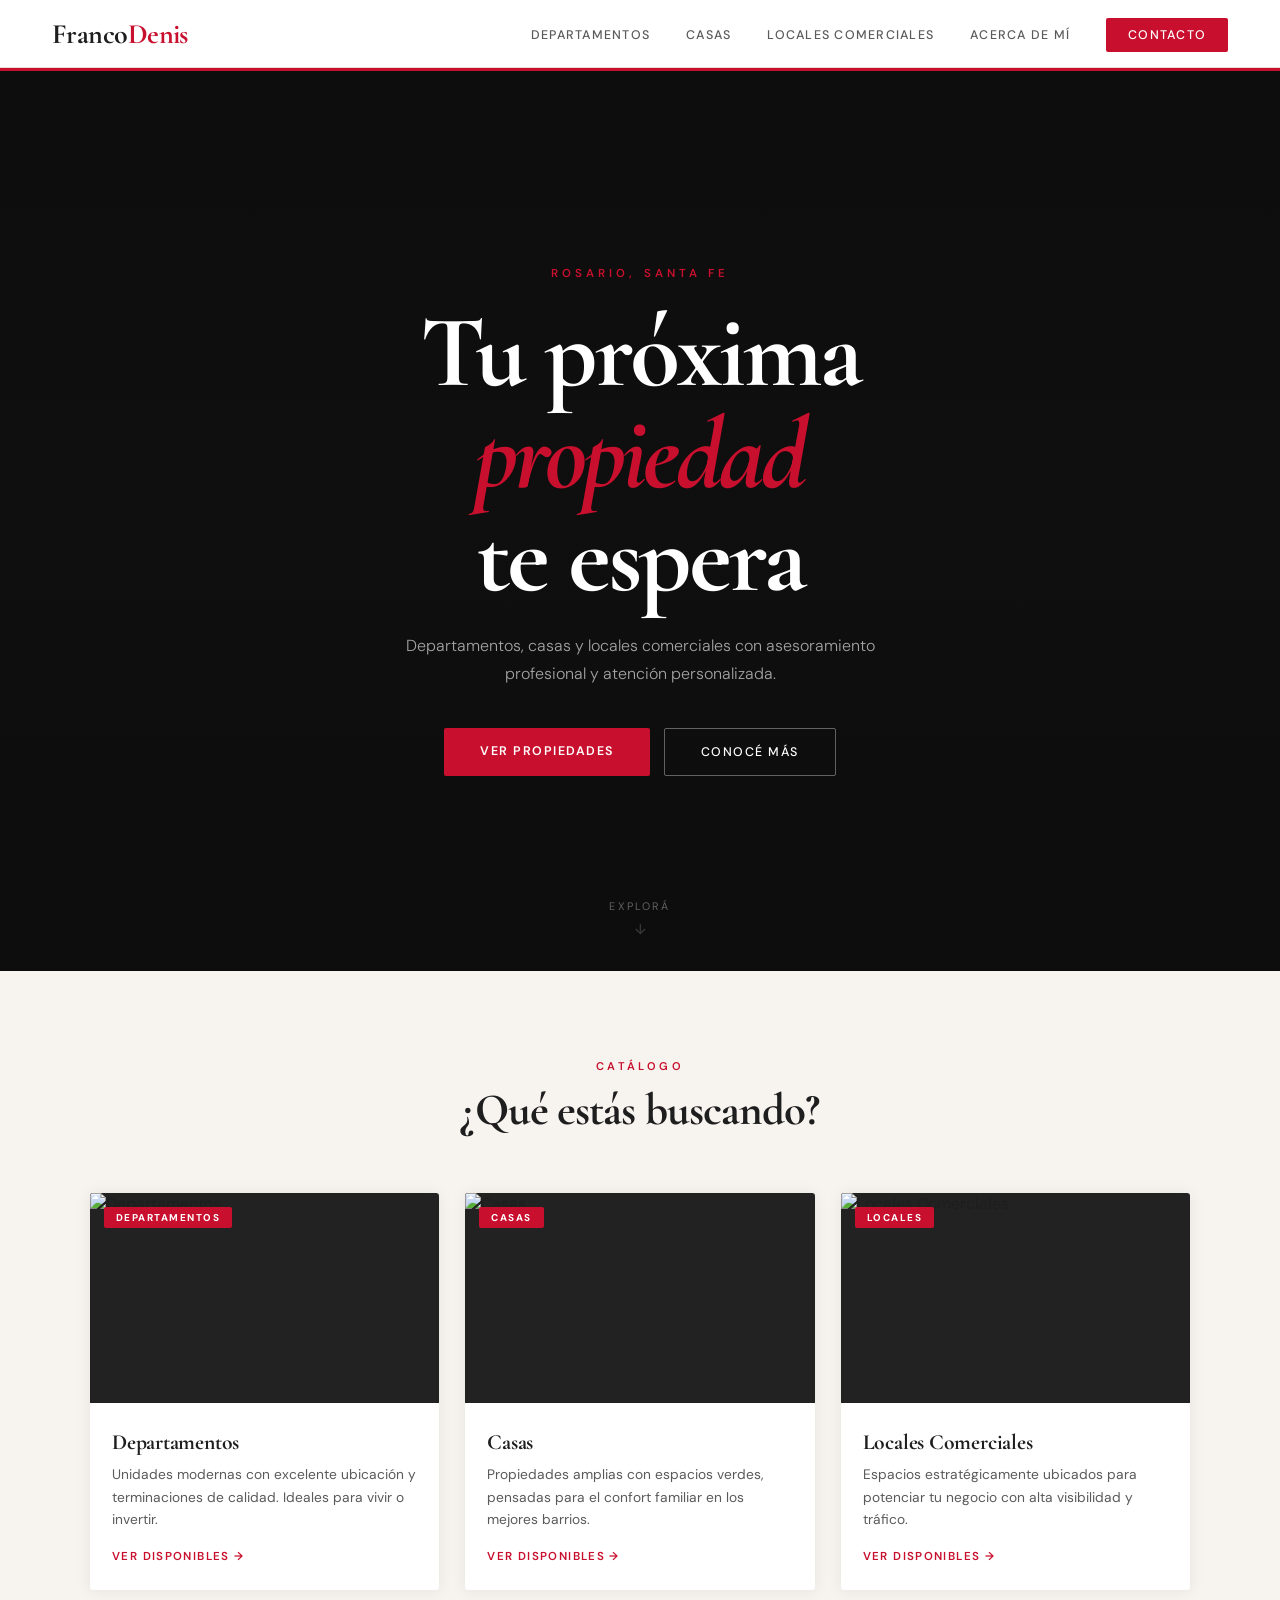
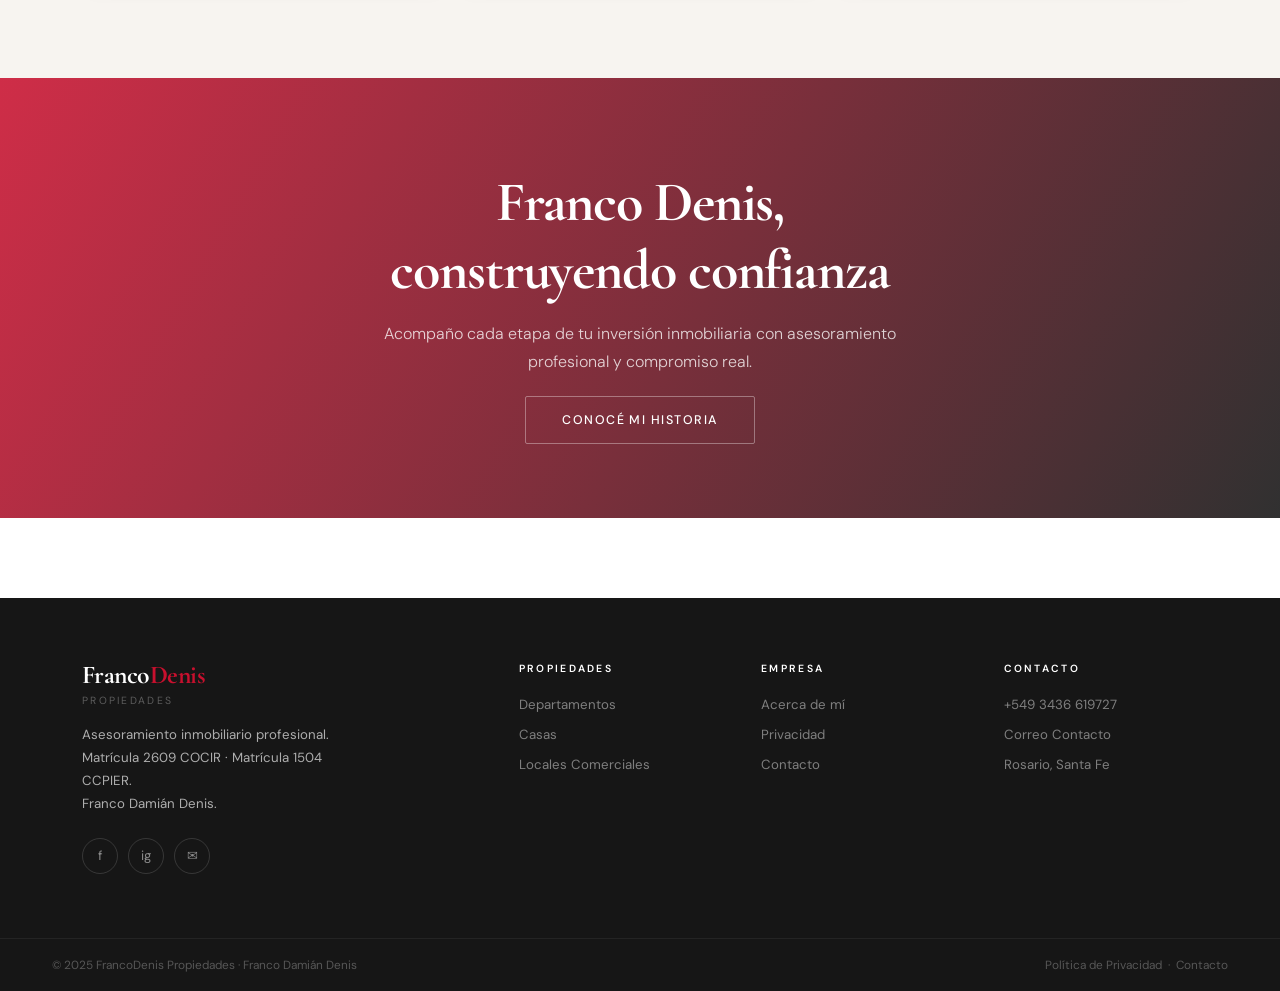
==== index.html @ 271bdfbe "index" ====
<!DOCTYPE html>
<html lang="es">
<head>
  <meta charset="UTF-8">
  <meta name="viewport" content="width=device-width, initial-scale=1.0">
  <title>FrancoDenis – Propiedades</title>
  <link rel="stylesheet" href="./global.css">
  <link rel="stylesheet" href="./index.css">
</head>
<body>

<!-- NAV -->
<nav class="nav">
  <a href="index.html" class="nav-logo">
    <img src="logo.png" alt="FrancoDenis"
         onerror="this.style.display='none'; this.nextElementSibling.style.display='inline-block'">
    <span class="brand-logo" style="display:none">
      <span class="part-franco">Franco</span><span class="part-denis">Denis</span>
    </span>
  </a>
  <ul class="nav-links">
    <li><a href="departamentos.html">Departamentos</a></li>
    <li><a href="casas.html">Casas</a></li>
    <li><a href="local-comercial.html">Locales Comerciales</a></li>
    <li><a href="acerca-de-mi.html">Acerca de mí</a></li>
    <li><a href="https://wa.me/5493436619727" target="_blank" class="nav-cta">Contacto</a></li>
  </ul>
</nav>
<div class="red-bar"></div>

<!-- HERO -->
<section class="hero">
  <div class="hero-bg"></div>
  <div class="hero-overlay"></div>
  <div class="hero-inner">
    <p class="hero-eyebrow">Rosario, Santa Fe</p>
    <h1>Tu próxima<br><em>propiedad</em><br>te espera</h1>
    <p class="hero-sub">Departamentos, casas y locales comerciales con asesoramiento profesional y atención personalizada.</p>
    <div class="hero-btns">
      <a href="departamentos.html" class="btn-primary">Ver Propiedades</a>
      <a href="acerca-de-mi.html"  class="btn-ghost">Conocé más</a>
    </div>
  </div>
  <div class="hero-scroll">
    Explorá
    <svg width="16" height="16" viewBox="0 0 24 24" fill="none" stroke="currentColor" stroke-width="2">
      <path d="M12 5v14M5 12l7 7 7-7"/>
    </svg>
  </div>
</section>

<!-- CATEGORÍAS -->
<section class="categories">
  <div class="categories-header">
    <p class="section-eyebrow">Catálogo</p>
    <h2 class="section-title">¿Qué estás buscando?</h2>
  </div>
  <div class="cards-grid">

    <a href="departamentos.html" class="prop-card">
      <div class="card-thumb">
        <img src="https://images.unsplash.com/photo-1522708323590-d24dbb6b0267?w=700&q=80" alt="Departamentos">
        <div class="card-tag">Departamentos</div>
      </div>
      <div class="card-body">
        <h3>Departamentos</h3>
        <p>Unidades modernas con excelente ubicación y terminaciones de calidad. Ideales para vivir o invertir.</p>
        <span class="card-arrow">Ver disponibles →</span>
      </div>
    </a>

    <a href="casas.html" class="prop-card">
      <div class="card-thumb">
        <img src="https://images.unsplash.com/photo-1568605114967-8130f3a36994?w=700&q=80" alt="Casas">
        <div class="card-tag">Casas</div>
      </div>
      <div class="card-body">
        <h3>Casas</h3>
        <p>Propiedades amplias con espacios verdes, pensadas para el confort familiar en los mejores barrios.</p>
        <span class="card-arrow">Ver disponibles →</span>
      </div>
    </a>

    <a href="local-comercial.html" class="prop-card">
      <div class="card-thumb">
        <img src="https://images.unsplash.com/photo-1497366216548-37526070297c?w=700&q=80" alt="Locales Comerciales">
        <div class="card-tag">Locales</div>
      </div>
      <div class="card-body">
        <h3>Locales Comerciales</h3>
        <p>Espacios estratégicamente ubicados para potenciar tu negocio con alta visibilidad y tráfico.</p>
        <span class="card-arrow">Ver disponibles →</span>
      </div>
    </a>

  </div>
</section>

<!-- PARALLAX -->
<section class="parallax">
  <div class="parallax-overlay"></div>
  <div class="parallax-content">
    <h2>Franco Denis,<br>construyendo confianza</h2>
    <p>Acompaño cada etapa de tu inversión inmobiliaria con asesoramiento profesional y compromiso real.</p>
    <a href="acerca-de-mi.html" class="btn-ghost">Conocé mi historia</a>
  </div>
</section>

<!-- FOOTER -->
<footer class="site-footer">
  <div class="footer-top">
    <div class="footer-brand">
      <span class="brand-logo">
        <span class="part-franco-footer">Franco</span><span class="part-denis">Denis</span>
      </span>
      <div class="tagline">Propiedades</div>
      <p>Asesoramiento inmobiliario profesional. Matrícula 2609 COCIR · Matrícula 1504 CCPIER.<br>Franco Damián Denis.</p>
      <div class="footer-socials">
        <a href="https://www.facebook.com/"    target="_blank" class="social-btn" title="Facebook">f</a>
        <a href="https://www.instagram.com/francodenis_propiedades/"   target="_blank" class="social-btn" title="Instagram">ig</a>
        <a href="https://wa.me/5493436619727"           target="_blank" class="social-btn" title="WhatsApp">✉</a>
      </div>
    </div>
    <div class="footer-col">
      <h4>Propiedades</h4>
      <ul>
        <li><a href="departamentos.html">Departamentos</a></li>
        <li><a href="casas.html">Casas</a></li>
        <li><a href="local-comercial.html">Locales Comerciales</a></li>
      </ul>
    </div>
    <div class="footer-col">
      <h4>Empresa</h4>
      <ul>
        <li><a href="acerca-de-mi.html">Acerca de mí</a></li>
        <li><a href="privacidad.html">Privacidad</a></li>
        <li><a href="contacto.html">Contacto</a></li>
      </ul>
    </div>
    <div class="footer-col">
      <h4>Contacto</h4>
      <ul>
        <li><a href="https://wa.me/5493436619727">+549 3436 619727</a></li>
        <li><a href="mailto:administracion@denispropiedades.com">Correo Contacto</a></li>
        <li><a href="#">Rosario, Santa Fe</a></li>
      </ul>
    </div>
  </div>
  <div class="footer-bottom">
    <span>© 2025 FrancoDenis Propiedades · Franco Damián Denis</span>
    <span>
      <a href="privacidad.html">Política de Privacidad</a> &nbsp;·&nbsp;
      <a href="contacto.html">Contacto</a>
    </span>
  </div>
</footer>

</body>
</html>
---- global.css ----
/* ================================================
   FRANCODENIS – GLOBAL STYLES
   ================================================ */

@import url('https://fonts.googleapis.com/css2?family=Cormorant+Garamond:ital,wght@0,400;0,600;0,700;1,400;1,700&family=DM+Sans:wght@300;400;500;600&display=swap');

:root {
  --rojo:        #C8102E;
  --rojo-oscuro: #a00d24;
  --gris:        #1e1e1e;
  --gris-medio:  #5a5a5a;
  --gris-claro:  #9a9a9a;
  --blanco:      #ffffff;
  --crema:       #f7f4f0;
  --borde:       #e2ddd8;

  --font-display: 'Cormorant Garamond', serif;
  --font-body:    'DM Sans', sans-serif;
}

/* RESET */
*, *::before, *::after { margin: 0; padding: 0; box-sizing: border-box; }
html { scroll-behavior: smooth; }
body {
  font-family: var(--font-body);
  color: var(--gris);
  background: var(--blanco);
  -webkit-font-smoothing: antialiased;
}
img { display: block; max-width: 100%; }
a { color: inherit; text-decoration: none; }

/* ================================================
   LOGO TIPOGRÁFICO
   ================================================ */
.brand-logo {
  font-family: var(--font-display);
  font-size: 1.75rem;
  font-weight: 700;
  letter-spacing: -0.02em;
  line-height: 1;
  display: inline-block;
}
.brand-logo .part-franco { color: var(--gris); }
.brand-logo .part-franco-footer { color: var(--blanco); }
.brand-logo .part-denis  { color: var(--rojo); }

/* ================================================
   BARRA ROJA DECORATIVA
   ================================================ */
.red-bar { height: 3px; background: var(--rojo); }

/* ================================================
   NAVEGACIÓN
   ================================================ */
.nav {
  position: sticky;
  top: 0;
  z-index: 200;
  background: rgba(255,255,255,0.97);
  backdrop-filter: blur(10px);
  border-bottom: 1px solid var(--borde);
  display: flex;
  align-items: center;
  justify-content: space-between;
  padding: 0 52px;
  height: 68px;
}
.nav-logo img {
  height: 42px;
  width: auto;
}
.nav-links {
  list-style: none;
  display: flex;
  align-items: center;
  gap: 36px;
}
.nav-links a {
  font-size: 0.78rem;
  font-weight: 500;
  letter-spacing: 0.1em;
  text-transform: uppercase;
  color: var(--gris-medio);
  transition: color 0.2s;
}
.nav-links a:hover,
.nav-links a.active { color: var(--rojo); }
.nav-cta {
  background: var(--rojo) !important;
  color: var(--blanco) !important;
  padding: 9px 22px;
  border-radius: 2px;
  transition: background 0.2s !important;
}
.nav-cta:hover { background: var(--rojo-oscuro) !important; }

/* ================================================
   PAGE HEADER
   ================================================ */
.page-header {
  background: var(--gris);
  padding: 76px 52px 60px;
  text-align: center;
  position: relative;
  overflow: hidden;
}
.page-header::after {
  content: '';
  position: absolute;
  inset: 0;
  opacity: 0.08;
  background-image: repeating-linear-gradient(
    45deg,
    transparent,
    transparent 40px,
    rgba(255,255,255,0.05) 40px,
    rgba(255,255,255,0.05) 80px
  );
}
.page-header-inner { position: relative; z-index: 2; }
.breadcrumb {
  font-size: 0.72rem;
  letter-spacing: 0.22em;
  text-transform: uppercase;
  color: rgba(255,255,255,0.35);
  margin-bottom: 14px;
}
.breadcrumb a { color: var(--rojo); }
.page-header h1 {
  font-family: var(--font-display);
  font-size: clamp(2.2rem, 5vw, 4rem);
  font-weight: 700;
  color: var(--blanco);
  letter-spacing: -0.02em;
}
.page-header p {
  color: rgba(255,255,255,0.55);
  font-size: 0.95rem;
  margin-top: 12px;
  font-weight: 300;
  max-width: 460px;
  margin-left: auto;
  margin-right: auto;
  line-height: 1.7;
}

/* ================================================
   SECTION UTILITIES
   ================================================ */
.section-eyebrow {
  font-size: 0.7rem;
  letter-spacing: 0.3em;
  text-transform: uppercase;
  color: var(--rojo);
  font-weight: 600;
  margin-bottom: 10px;
}
.section-title {
  font-family: var(--font-display);
  font-size: clamp(1.8rem, 3.5vw, 2.8rem);
  font-weight: 700;
  color: var(--gris);
  letter-spacing: -0.02em;
}

/* ================================================
   PROPERTY ENTRY (shared: departamentos/casas/locales)
   ================================================ */
.listings {
  padding: 72px 52px;
  max-width: 1220px;
  margin: 0 auto;
}
.listings-header { margin-bottom: 52px; }

.property-entry {
  display: grid;
  grid-template-columns: 1fr 1fr;
  margin-bottom: 72px;
  border-radius: 3px;
  overflow: hidden;
  box-shadow: 0 2px 30px rgba(0,0,0,0.09);
  transition: box-shadow 0.3s;
}
.property-entry:hover { box-shadow: 0 8px 50px rgba(0,0,0,0.14); }
.property-entry:nth-child(even) .property-carousel { order: 2; }
.property-entry:nth-child(even) .property-info    { order: 1; }

/* INFO PANEL */
.property-info {
  padding: 48px 44px;
  background: var(--blanco);
  display: flex;
  flex-direction: column;
  justify-content: center;
}
.prop-badge {
  display: inline-block;
  background: var(--rojo);
  color: var(--blanco);
  font-size: 0.65rem;
  font-weight: 600;
  letter-spacing: 0.18em;
  text-transform: uppercase;
  padding: 4px 14px;
  border-radius: 2px;
  margin-bottom: 18px;
  align-self: flex-start;
}
.prop-badge.alquiler { background: #1d6fcf; }
.property-info h3 {
  font-family: var(--font-display);
  font-size: 1.65rem;
  font-weight: 700;
  line-height: 1.2;
  margin-bottom: 8px;
  letter-spacing: -0.01em;
}
.prop-location {
  font-size: 0.82rem;
  color: var(--gris-claro);
  margin-bottom: 20px;
  display: flex;
  align-items: center;
  gap: 5px;
}
.prop-price {
  font-family: var(--font-display);
  font-size: 1.7rem;
  font-weight: 700;
  color: var(--rojo);
  margin-bottom: 18px;
}
.prop-price small {
  font-family: var(--font-body);
  font-size: 0.75rem;
  color: var(--gris-claro);
  font-weight: 400;
  margin-left: 4px;
}
.prop-divider { height: 1px; background: var(--borde); margin: 18px 0; }
.property-info p {
  font-size: 0.9rem;
  color: var(--gris-medio);
  line-height: 1.8;
  margin-bottom: 22px;
}
.prop-features {
  display: flex;
  flex-wrap: wrap;
  gap: 12px;
  margin-bottom: 28px;
}
.feature {
  display: flex;
  align-items: center;
  gap: 7px;
  font-size: 0.8rem;
  font-weight: 500;
  color: var(--gris);
}
.feat-icon {
  width: 28px; height: 28px;
  background: var(--crema);
  border-radius: 50%;
  display: flex; align-items: center; justify-content: center;
  font-size: 0.82rem;
  flex-shrink: 0;
}
.btn-contact {
  display: inline-flex;
  align-items: center;
  gap: 10px;
  background: var(--rojo);
  color: var(--blanco);
  padding: 13px 28px;
  border-radius: 2px;
  font-size: 0.78rem;
  font-weight: 600;
  letter-spacing: 0.1em;
  text-transform: uppercase;
  transition: background 0.2s, transform 0.2s;
  align-self: flex-start;
}
.btn-contact:hover { background: var(--rojo-oscuro); transform: translateY(-1px); }

/* CAROUSEL */
.property-carousel {
  position: relative;
  overflow: hidden;
  background: #111;
  height: 720px;
}
.carousel-track {
  display: flex;
  height: 100%;
  transition: transform 0.5s cubic-bezier(0.25, 0.46, 0.45, 0.94);
}
.carousel-slide {
  min-width: 100%;
  height: 100%;
  flex-shrink: 0;
  position: relative;
}
.carousel-slide img {
  width: 100%;
  height: 100%;
  object-fit: cover;
  display: block;
}
.slide-placeholder {
  width: 100%; height: 100%; min-height: 480px;
  background: linear-gradient(135deg, #252525, #181818);
  display: flex; align-items: center; justify-content: center;
  flex-direction: column; gap: 12px;
  color: rgba(255,255,255,0.25);
  font-size: 0.75rem;
  letter-spacing: 0.2em;
  text-transform: uppercase;
}
.slide-placeholder .ph-icon { font-size: 2.2rem; opacity: 0.3; }
.carousel-btn {
  position: absolute; top: 50%; transform: translateY(-50%);
  width: 38px; height: 38px; border-radius: 50%;
  background: rgba(255,255,255,0.92); border: none; cursor: pointer;
  font-size: 1.1rem; display: flex; align-items: center; justify-content: center;
  transition: background 0.2s, color 0.2s; z-index: 10;
  color: var(--gris);
}
.carousel-btn:hover { background: var(--rojo); color: var(--blanco); }
.carousel-btn.prev { left: 14px; }
.carousel-btn.next { right: 14px; }
.carousel-dots {
  position: absolute; bottom: 14px; left: 50%; transform: translateX(-50%);
  display: flex; gap: 7px;
}
.dot {
  width: 6px; height: 6px; border-radius: 50%;
  background: rgba(255,255,255,0.35); cursor: pointer;
  transition: background 0.2s, transform 0.2s;
}
.dot.active { background: var(--blanco); transform: scale(1.3); }
.photo-count {
  position: absolute; top: 14px; right: 14px;
  background: rgba(0,0,0,0.5); color: var(--blanco);
  font-size: 0.7rem; padding: 4px 10px; border-radius: 20px; font-weight: 500;
}
.carousel-slide {
  min-width: 100%;
  width: 100%;
  height: 100%;
  flex-shrink: 0;
  position: relative;
}
.carousel-track {
  display: flex;
  height: 100%;
  width: 100%;
  transition: transform 0.5s cubic-bezier(0.25, 0.46, 0.45, 0.94);
}

/* ================================================
   FOOTER
   ================================================ */
.site-footer {
  background: #161616;
  color: rgba(255,255,255,0.65);
  margin-top: 80px;
}
.footer-top {
  display: grid;
  grid-template-columns: 2fr 1fr 1fr 1fr;
  gap: 48px;
  padding: 64px 52px;
  max-width: 1220px;
  margin: 0 auto;
}
.footer-brand .brand-logo { font-size: 1.6rem; margin-bottom: 6px; }
.footer-brand .tagline {
  font-size: 0.65rem; letter-spacing: 0.22em; text-transform: uppercase;
  color: rgba(255,255,255,0.3); margin-bottom: 16px;
}
.footer-brand p { font-size: 0.83rem; line-height: 1.75; max-width: 260px; }
.footer-col h4 {
  font-size: 0.65rem; letter-spacing: 0.22em; text-transform: uppercase;
  color: var(--blanco); font-weight: 600; margin-bottom: 18px;
}
.footer-col ul { list-style: none; }
.footer-col ul li { margin-bottom: 9px; }
.footer-col ul a {
  font-size: 0.83rem; color: rgba(255,255,255,0.45);
  transition: color 0.2s;
}
.footer-col ul a:hover { color: var(--rojo); }
.footer-socials { display: flex; gap: 10px; margin-top: 22px; }
.social-btn {
  width: 36px; height: 36px; border-radius: 50%;
  border: 1px solid rgba(255,255,255,0.14);
  display: flex; align-items: center; justify-content: center;
  color: rgba(255,255,255,0.5); font-size: 0.82rem;
  transition: background 0.2s, border-color 0.2s, color 0.2s;
}
.social-btn:hover { background: var(--rojo); border-color: var(--rojo); color: var(--blanco); }
.footer-bottom {
  border-top: 1px solid rgba(255,255,255,0.06);
  padding: 18px 52px;
  display: flex; align-items: center; justify-content: space-between;
  font-size: 0.74rem; color: rgba(255,255,255,0.28);
}
.footer-bottom a { color: rgba(255,255,255,0.28); transition: color 0.2s; }
.footer-bottom a:hover { color: var(--rojo); }

/* ================================================
   RESPONSIVE
   ================================================ */
@media (max-width: 960px) {
  .nav { padding: 0 20px; }
  .nav-links { display: none; }
  .page-header { padding: 56px 20px 44px; }
  .listings { padding: 48px 20px; }
  .property-entry {
    grid-template-columns: 1fr;
  }
  .property-entry:nth-child(even) .property-carousel { order: 1; }
  .property-entry:nth-child(even) .property-info    { order: 2; }
  .property-carousel { min-height: 270px; }
  .property-info { padding: 32px 24px; }
  .footer-top { grid-template-columns: 1fr; padding: 48px 20px; }
  .footer-bottom {
    flex-direction: column; gap: 10px;
    padding: 18px 20px; text-align: center;
  }
}
---- index.css ----
/* ================================================
   INDEX.CSS – Homepage specific styles
   ================================================ */

/* HERO */
.hero {
  height: 100vh;
  min-height: 600px;
  display: flex;
  align-items: center;
  justify-content: center;
  position: relative;
  overflow: hidden;
  background: #111;
  text-align: center;
}
.hero-bg {
  position: absolute; inset: 0;
  background: url('https://images.unsplash.com/photo-1560518883-ce09059eeffa?w=1800&q=80') center/cover no-repeat;
  opacity: 0.2;
  transform: scale(1.04);
  animation: heroZoom 12s ease-in-out infinite alternate;
}
@keyframes heroZoom {
  from { transform: scale(1.04); }
  to   { transform: scale(1.1); }
}
.hero-overlay {
  position: absolute; inset: 0;
  background: linear-gradient(180deg, rgba(10,10,10,0.55) 0%, rgba(10,10,10,0.3) 50%, rgba(10,10,10,0.65) 100%);
}
.hero-inner {
  position: relative; z-index: 3;
  padding: 20px;
  animation: fadeUp 0.9s ease both;
}
@keyframes fadeUp {
  from { opacity: 0; transform: translateY(24px); }
  to   { opacity: 1; transform: translateY(0); }
}
.hero-eyebrow {
  font-size: 0.72rem;
  letter-spacing: 0.35em;
  text-transform: uppercase;
  color: var(--rojo);
  font-weight: 600;
  margin-bottom: 20px;
}
.hero h1 {
  font-family: var(--font-display);
  font-size: clamp(3rem, 8vw, 6.5rem);
  font-weight: 700;
  color: var(--blanco);
  line-height: 1.0;
  letter-spacing: -0.03em;
  margin-bottom: 24px;
}
.hero h1 em {
  font-style: italic;
  color: var(--rojo);
}
.hero-sub {
  font-size: 1rem;
  color: rgba(255,255,255,0.62);
  max-width: 480px;
  margin: 0 auto 40px;
  line-height: 1.75;
  font-weight: 300;
}
.hero-btns {
  display: flex; gap: 14px;
  justify-content: center; flex-wrap: wrap;
}
.btn-primary {
  background: var(--rojo);
  color: var(--blanco);
  padding: 15px 36px;
  border-radius: 2px;
  font-size: 0.78rem;
  font-weight: 600;
  letter-spacing: 0.12em;
  text-transform: uppercase;
  transition: background 0.2s, transform 0.2s;
}
.btn-primary:hover { background: var(--rojo-oscuro); transform: translateY(-2px); }
.btn-ghost {
  border: 1px solid rgba(255,255,255,0.35);
  color: var(--blanco);
  padding: 15px 36px;
  border-radius: 2px;
  font-size: 0.78rem;
  font-weight: 500;
  letter-spacing: 0.12em;
  text-transform: uppercase;
  transition: border-color 0.2s, background 0.2s;
}
.btn-ghost:hover { border-color: var(--blanco); background: rgba(255,255,255,0.07); }
.hero-scroll {
  position: absolute; bottom: 34px; left: 50%; transform: translateX(-50%);
  color: rgba(255,255,255,0.35);
  font-size: 0.68rem; letter-spacing: 0.2em; text-transform: uppercase;
  display: flex; flex-direction: column; align-items: center; gap: 8px;
  animation: scrollBounce 2.2s ease-in-out infinite;
}
.hero-scroll svg { opacity: 0.5; }
@keyframes scrollBounce {
  0%,100% { transform: translateX(-50%) translateY(0); }
  50%      { transform: translateX(-50%) translateY(7px); }
}

/* PROPERTY CATEGORIES SECTION */
.categories {
  background: var(--crema);
  padding: 88px 52px;
}
.categories-header {
  text-align: center;
  margin-bottom: 56px;
}
.categories-header .section-title { margin-top: 8px; }
.cards-grid {
  display: grid;
  grid-template-columns: repeat(3, 1fr);
  gap: 26px;
  max-width: 1100px;
  margin: 0 auto;
}
.prop-card {
  background: var(--blanco);
  border-radius: 3px;
  overflow: hidden;
  box-shadow: 0 1px 16px rgba(0,0,0,0.07);
  transition: transform 0.3s, box-shadow 0.3s;
  display: block;
  color: inherit;
}
.prop-card:hover {
  transform: translateY(-5px);
  box-shadow: 0 10px 40px rgba(0,0,0,0.13);
}
.card-thumb {
  height: 210px;
  overflow: hidden;
  position: relative;
  background: #222;
}
.card-thumb img {
  width: 100%; height: 100%;
  object-fit: cover;
  transition: transform 0.55s ease;
}
.prop-card:hover .card-thumb img { transform: scale(1.06); }
.card-tag {
  position: absolute; top: 14px; left: 14px;
  background: var(--rojo); color: var(--blanco);
  font-size: 0.62rem; font-weight: 700;
  letter-spacing: 0.15em; text-transform: uppercase;
  padding: 4px 12px; border-radius: 2px;
}
.card-body { padding: 26px 22px; }
.card-body h3 {
  font-family: var(--font-display);
  font-size: 1.35rem;
  font-weight: 700;
  margin-bottom: 8px;
  letter-spacing: -0.01em;
}
.card-body p {
  font-size: 0.86rem;
  color: var(--gris-medio);
  line-height: 1.65;
  margin-bottom: 18px;
}
.card-arrow {
  font-size: 0.72rem;
  font-weight: 600;
  letter-spacing: 0.12em;
  text-transform: uppercase;
  color: var(--rojo);
  display: flex; align-items: center; gap: 7px;
  transition: gap 0.2s;
}
.prop-card:hover .card-arrow { gap: 12px; }

/* PARALLAX */
.parallax {
  height: 440px;
  background: url('https://images.unsplash.com/photo-1570129477492-45c003edd2be?w=1800&q=80') center/cover fixed no-repeat;
  display: flex; align-items: center; justify-content: center;
  position: relative;
}
.parallax-overlay {
  position: absolute; inset: 0;
  background: linear-gradient(120deg, rgba(200,16,46,0.88) 0%, rgba(20,20,20,0.88) 100%);
}
.parallax-content {
  position: relative; z-index: 2;
  text-align: center; padding: 20px;
}
.parallax-content h2 {
  font-family: var(--font-display);
  font-size: clamp(2rem, 4.5vw, 3.5rem);
  font-weight: 700;
  color: var(--blanco);
  letter-spacing: -0.02em;
  margin-bottom: 16px;
}
.parallax-content p {
  color: rgba(255,255,255,0.78);
  font-size: 1rem; font-weight: 300;
  max-width: 520px; margin: 0 auto 32px;
  line-height: 1.75;
}

@media (max-width: 960px) {
  .categories { padding: 60px 20px; }
  .cards-grid { grid-template-columns: 1fr; max-width: 480px; }
  .parallax { background-attachment: scroll; height: 380px; }
}
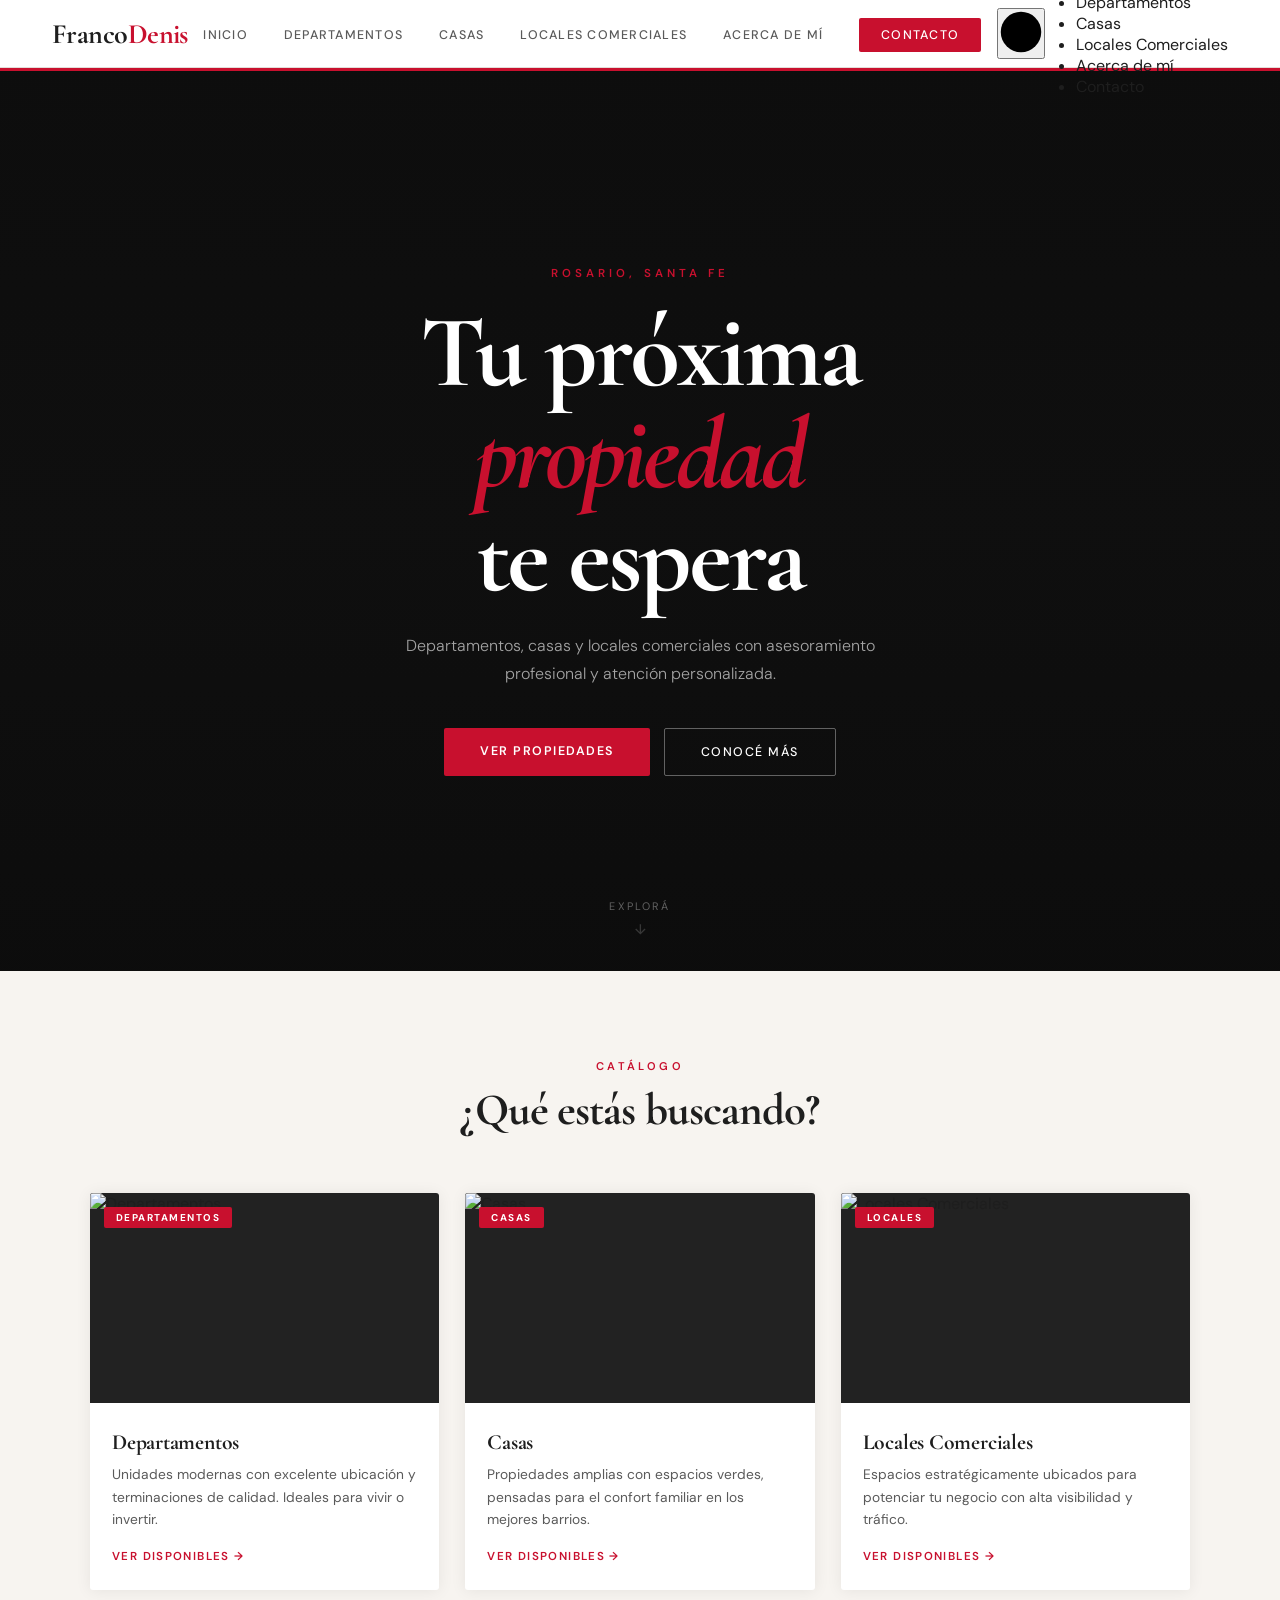
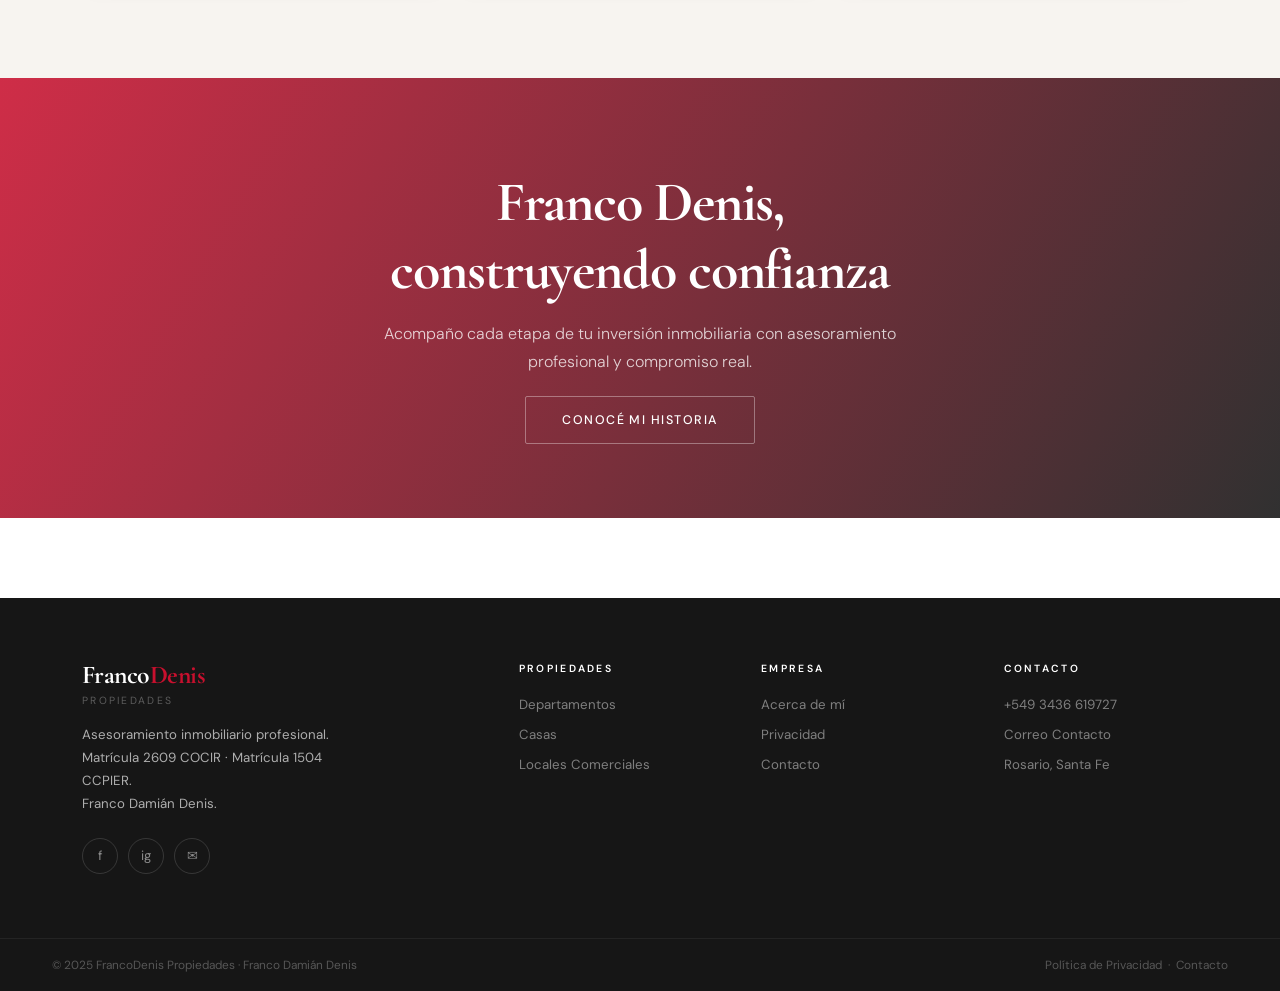
==== commit b5a4932d: "responsive" ====
--- a/index.html
+++ b/index.html
@@ -3,7 +3,26 @@
 <head>
   <meta charset="UTF-8">
   <meta name="viewport" content="width=device-width, initial-scale=1.0">
+
   <title>FrancoDenis – Propiedades</title>
+  <meta name="description" content="Franco Denis Propiedades - Rosario, Santa Fe. Corredor Inmobiliario Matriculado (COCIR 2609 - CCPIER 1504). Especialista en el mercado local con asesoramiento personalizados, transparente y ágil para que tu operación sea un éxito.">
+
+  <!-- Open Graph (WhatsApp, Facebook, LinkedIn) -->
+  <meta property="og:url" content="https://francodenispropiedades.com/">
+  <meta property="og:type" content="website">
+  <meta property="og:title" content="FrancoDenis – Propiedades">
+  <meta property="og:description" content="Franco Denis Propiedades - Rosario, Santa Fe. Corredor Inmobiliario Matriculado (COCIR 2609 - CCPIER 1504). Especialista en el mercado local con asesoramiento personalizado, transparente y ágil para que tu operación sea un éxito.">
+  <meta property="og:image" content="https://francodenispropiedades.com/img/thumb.webp">
+  <meta property="og:site_name" content="FrancoDenis Propiedades">
+
+  <!-- Twitter -->
+  <meta name="twitter:card" content="summary_large_image">
+  <meta property="twitter:domain" content="francodenispropiedades.com">
+  <meta property="twitter:url" content="https://francodenispropiedades.com/">
+  <meta name="twitter:title" content="FrancoDenis – Propiedades">
+  <meta name="twitter:description" content="Franco Denis Propiedades - Rosario, Santa Fe. Corredor Inmobiliario Matriculado (COCIR 2609 - CCPIER 1504). Especialista en el mercado local con asesoramiento personalizado, transparente y ágil para que tu operación sea un éxito.">
+  <meta name="twitter:image" content="https://francodenispropiedades.com/img/thumb.webp">
+
   <link rel="stylesheet" href="./global.css">
   <link rel="stylesheet" href="./index.css">
 </head>
@@ -18,12 +37,39 @@
       <span class="part-franco">Franco</span><span class="part-denis">Denis</span>
     </span>
   </a>
+
   <ul class="nav-links">
+    <li><a href="index.html">Inicio</a></li>
     <li><a href="departamentos.html">Departamentos</a></li>
     <li><a href="casas.html">Casas</a></li>
     <li><a href="local-comercial.html">Locales Comerciales</a></li>
     <li><a href="acerca-de-mi.html">Acerca de mí</a></li>
     <li><a href="https://wa.me/5493436619727" target="_blank" class="nav-cta">Contacto</a></li>
+  </ul>
+
+  <!-- HAMBURGER BUTTON -->
+  <button class="nav__toggle" id="menuToggle" aria-expanded="false" aria-controls="mobileMenu">
+    <svg class="menuicon" xmlns="http://www.w3.org/2000/svg" width="44" height="44" viewBox="0 0 50 50">
+      <title>Menú</title>
+      <g>
+        <line class="menuicon__bar" x1="13" y1="16.5" x2="37" y2="16.5"/>
+        <line class="menuicon__bar" x1="13" y1="24.5" x2="37" y2="24.5"/>
+        <line class="menuicon__bar" x1="13" y1="24.5" x2="37" y2="24.5"/>
+        <line class="menuicon__bar" x1="13" y1="32.5" x2="37" y2="32.5"/>
+        <circle class="menuicon__circle" r="23" cx="25" cy="25"/>
+      </g>
+    </svg>
+  </button>
+
+  <!-- MOBILE MENU OVERLAY -->
+  <div class="nav__splash"></div>
+  <ul class="nav__mobile" id="mobileMenu">
+    <li><a href="index.html">Inicio</a></li>
+    <li><a href="departamentos.html">Departamentos</a></li>
+    <li><a href="casas.html">Casas</a></li>
+    <li><a href="local-comercial.html">Locales Comerciales</a></li>
+    <li><a href="acerca-de-mi.html">Acerca de mí</a></li>
+    <li><a href="https://wa.me/5493436619727" target="_blank">Contacto</a></li>
   </ul>
 </nav>
 <div class="red-bar"></div>
--- a/global.css
+++ b/global.css
@@ -146,6 +146,30 @@
 }
 
 /* ================================================
+   CAROUSEL BANNER
+   ================================================ */
+.carousel-banner {
+  position: absolute;
+  inset: 0;          /* ← ocupa todo el carrusel */
+  z-index: 5;
+  display: flex;
+  align-items: flex-end;
+  justify-content: center;
+  padding: 20px;
+  pointer-events: none;
+  background: rgba(0,0,0,0.55);  /* overlay directo, sin ::before */
+}
+.carousel-banner img {
+  max-width: 280px;
+  width: 100%;
+  height: auto;
+  object-fit: contain;
+  display: block;
+  position: relative;
+  z-index: 6;
+}
+
+/* ================================================
    SECTION UTILITIES
    ================================================ */
 .section-eyebrow {
@@ -358,6 +382,40 @@
   height: 100%;
   width: 100%;
   transition: transform 0.5s cubic-bezier(0.25, 0.46, 0.45, 0.94);
+}
+
+/* ================================================
+   PROP SPECS (dormitorios, baños, superficie, etc.)
+   ================================================ */
+.prop-specs {
+  display: flex;
+  flex-wrap: wrap;
+  gap: 12px;
+  margin: 14px 0;
+}
+.spec-item {
+  display: flex;
+  align-items: center;
+  gap: 8px;
+  background: var(--crema);
+  border: 1px solid var(--borde);
+  border-radius: 2px;
+  padding: 8px 16px;
+}
+.spec-icon { font-size: 1rem; }
+.spec-value {
+  font-family: var(--font-display);
+  font-size: 1.1rem;
+  font-weight: 700;
+  color: var(--gris);
+  line-height: 1;
+}
+.spec-label {
+  font-size: 0.72rem;
+  color: var(--gris-claro);
+  text-transform: uppercase;
+  letter-spacing: 0.1em;
+  font-weight: 500;
 }
 
 /* ================================================
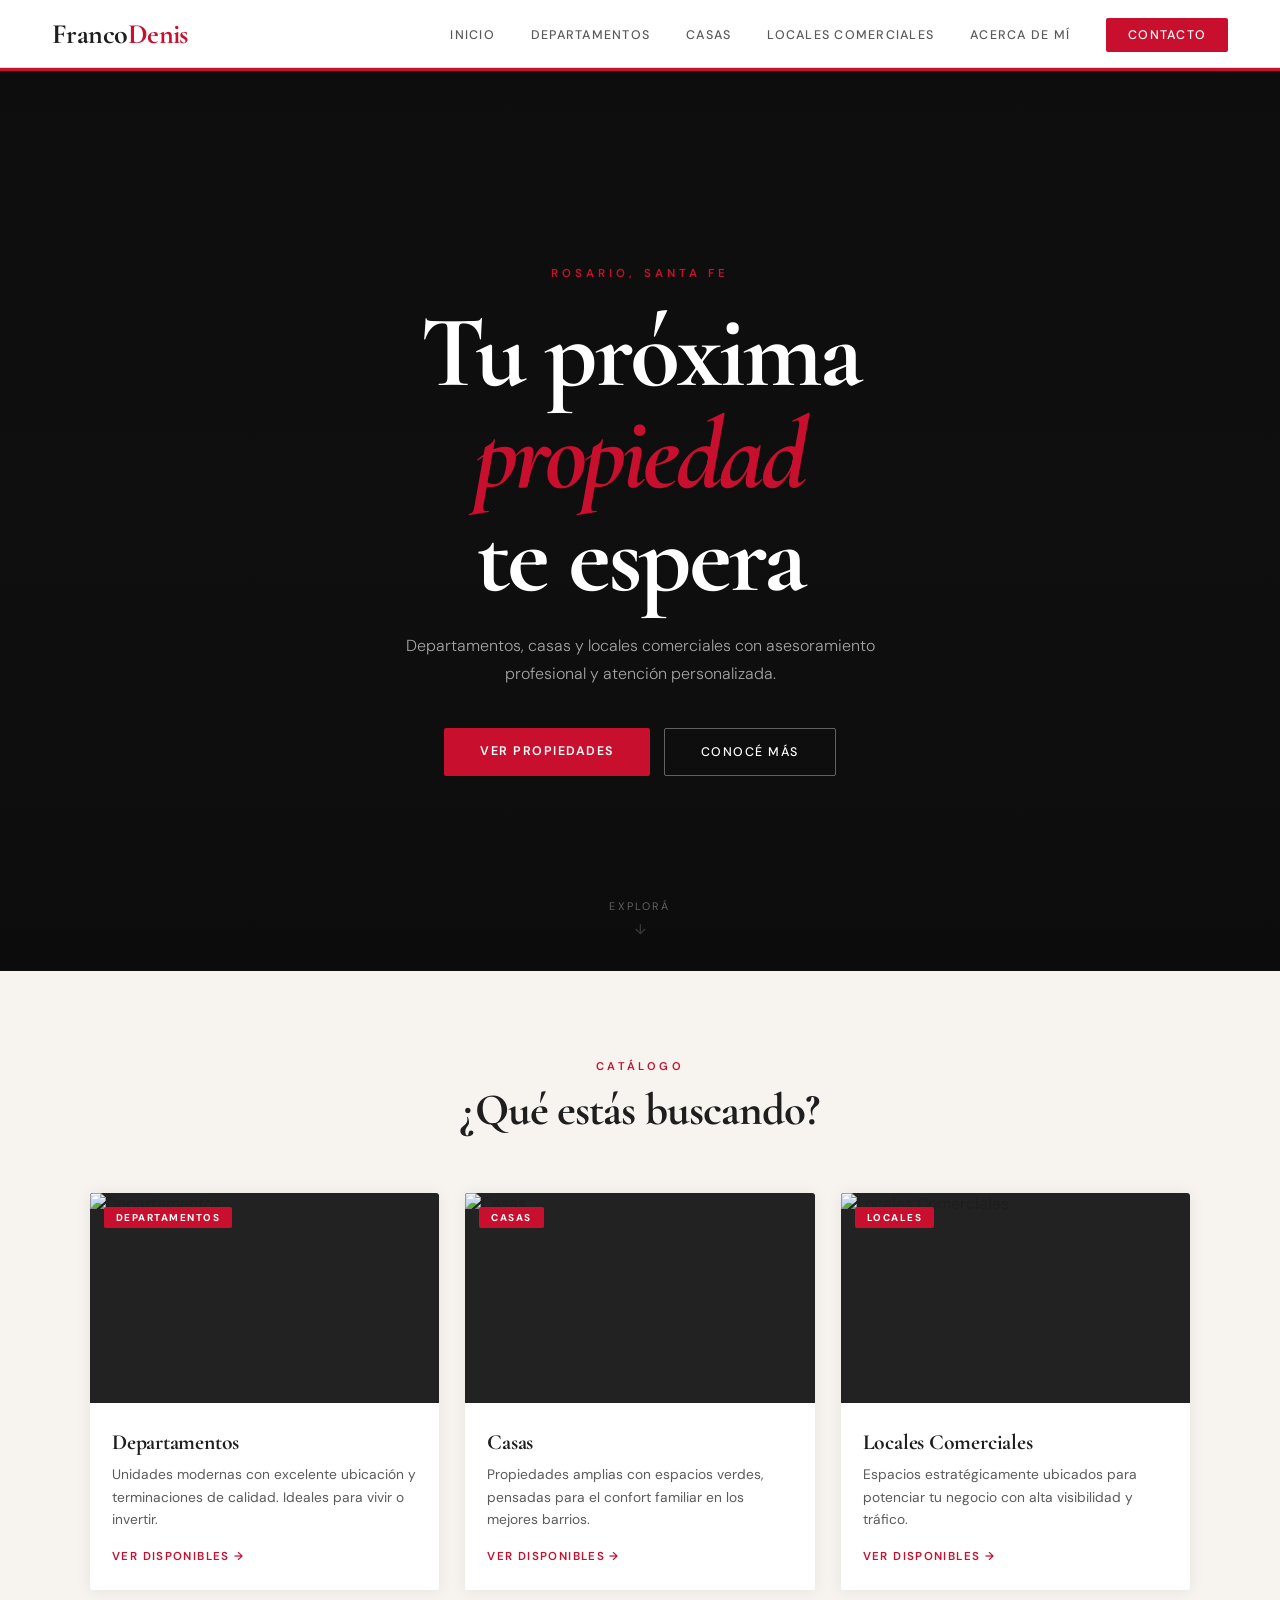
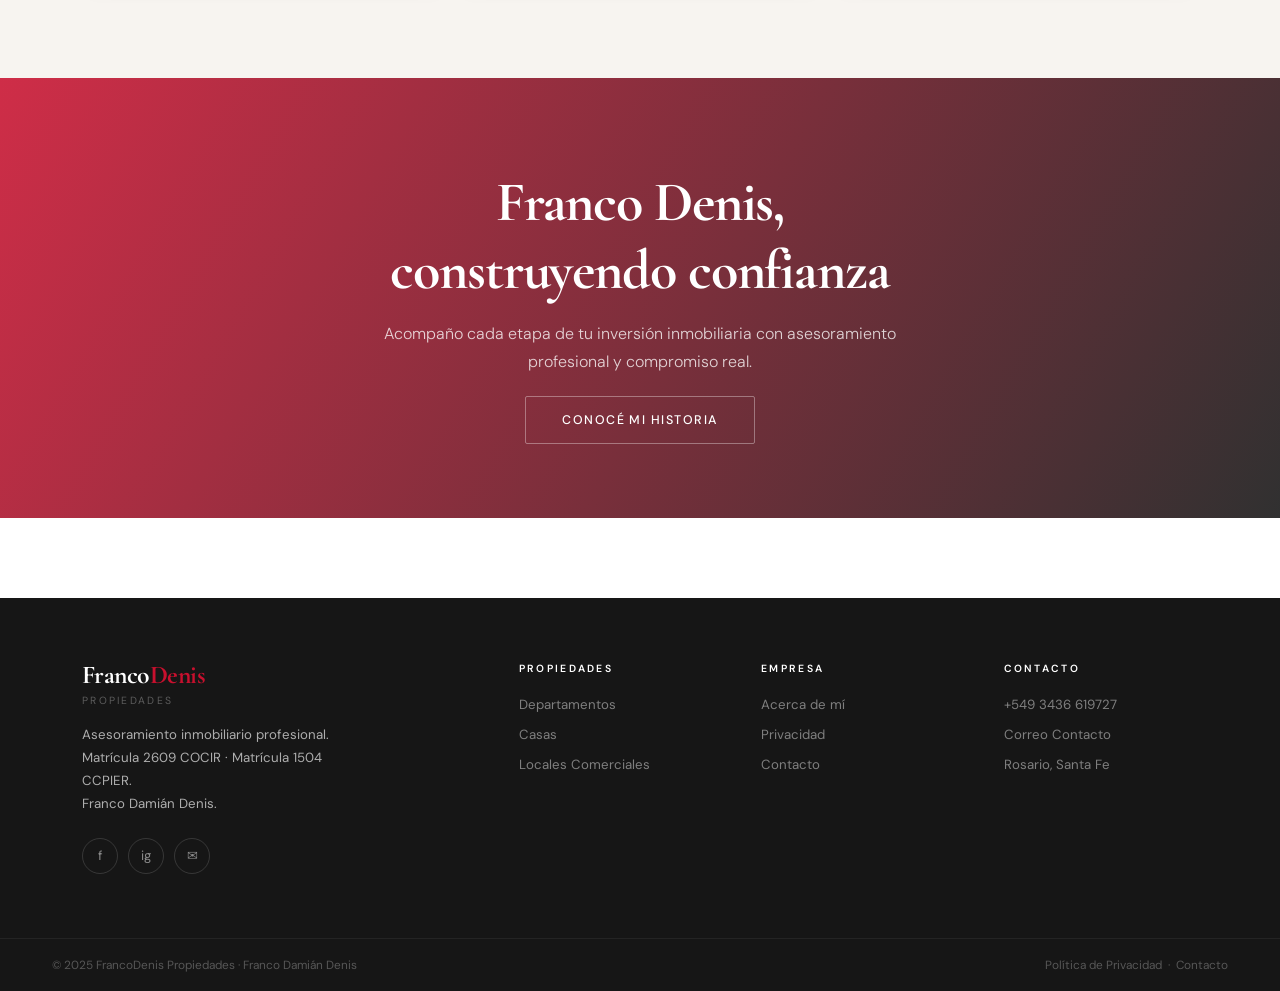
==== commit 5a371f85: "nav js" ====
--- a/index.html
+++ b/index.html
@@ -201,5 +201,19 @@
   </div>
 </footer>
 
+<script>
+  const toggle = document.getElementById('menuToggle');
+  const nav = document.querySelector('.nav');
+  toggle.addEventListener('click', () => {
+    const open = nav.classList.toggle('nav--open');
+    toggle.setAttribute('aria-expanded', open);
+  });
+  document.querySelectorAll('.nav__mobile a').forEach(link => {
+    link.addEventListener('click', () => {
+      nav.classList.remove('nav--open');
+      toggle.setAttribute('aria-expanded', false);
+    });
+  });
+</script>
 </body>
 </html>
--- a/global.css
+++ b/global.css
@@ -470,16 +470,136 @@
 .footer-bottom a:hover { color: var(--rojo); }
 
 /* ================================================
+   HAMBURGER MENU
+   ================================================ */
+.nav__toggle {
+  display: none;
+  position: relative;
+  z-index: 300;
+  padding: 0;
+  border: 0;
+  background: transparent;
+  cursor: pointer;
+  border-radius: 50%;
+  transition: background-color .15s linear;
+}
+.nav__toggle:hover,
+.nav__toggle:focus { background-color: rgba(0,0,0,0.08); }
+
+.menuicon {
+  display: block;
+  color: var(--gris);
+  transform: rotate(0deg);
+  transition: .3s cubic-bezier(0.165, 0.840, 0.440, 1.000);
+}
+.menuicon__bar,
+.menuicon__circle {
+  fill: none;
+  stroke: currentColor;
+  stroke-width: 3;
+  stroke-linecap: round;
+}
+.menuicon__bar {
+  transform: rotate(0deg);
+  transform-origin: 50% 50%;
+  transition: transform .25s ease-in-out, opacity .25s ease-in-out;
+}
+.menuicon__circle {
+  transition: stroke-dashoffset .3s linear .1s;
+  stroke-dashoffset: 144.51;
+  stroke-dasharray: 144.51;
+}
+
+.nav__splash {
+  position: fixed;
+  top: 34px;
+  right: 20px;
+  width: 1px;
+  height: 1px;
+  z-index: 250;
+  pointer-events: none;
+}
+.nav__splash::after {
+  content: "";
+  display: block;
+  position: absolute;
+  border-radius: 50%;
+  background-color: var(--gris);
+  width: 284vmax;
+  height: 284vmax;
+  top: -142vmax;
+  left: -142vmax;
+  transform: scale(0);
+  transform-origin: 50% 50%;
+  transition: transform .5s cubic-bezier(0.755, 0.050, 0.855, 0.060);
+  will-change: transform;
+}
+
+.nav__mobile {
+  position: fixed;
+  inset: 0;
+  z-index: 260;
+  display: flex;
+  flex-direction: column;
+  justify-content: center;
+  align-items: center;
+  gap: 8px;
+  list-style: none;
+  visibility: hidden;
+  pointer-events: none;
+}
+.nav__mobile li { opacity: 0; }
+.nav__mobile li:nth-child(1) { transform: translateY(-40px); }
+.nav__mobile li:nth-child(2) { transform: translateY(-80px); }
+.nav__mobile li:nth-child(3) { transform: translateY(-120px); }
+.nav__mobile li:nth-child(4) { transform: translateY(-160px); }
+.nav__mobile li:nth-child(5) { transform: translateY(-200px); }
+.nav__mobile li:nth-child(6) { transform: translateY(-240px); }
+.nav__mobile li {
+  transition: all .3s cubic-bezier(0.000, 0.995, 0.990, 1.000) .3s;
+}
+.nav__mobile a {
+  color: var(--blanco);
+  font-size: 1.1rem;
+  font-weight: 500;
+  letter-spacing: 0.15em;
+  text-transform: uppercase;
+  padding: 0.9rem 2rem;
+  display: block;
+  text-align: center;
+  transition: color .2s;
+}
+.nav__mobile a:hover { color: var(--rojo); }
+
+.nav--open .nav__splash::after { transform: scale(1); }
+.nav--open .menuicon {
+  color: var(--blanco);
+  transform: rotate(180deg);
+}
+.nav--open .menuicon__circle { stroke-dashoffset: 0; }
+.nav--open .menuicon__bar:nth-child(1),
+.nav--open .menuicon__bar:nth-child(4) { opacity: 0; }
+.nav--open .menuicon__bar:nth-child(2) { transform: rotate(45deg); }
+.nav--open .menuicon__bar:nth-child(3) { transform: rotate(-45deg); }
+.nav--open .nav__mobile {
+  visibility: visible;
+  pointer-events: auto;
+}
+.nav--open .nav__mobile li {
+  opacity: 1;
+  transform: translateY(0);
+}
+
+/* ================================================
    RESPONSIVE
    ================================================ */
 @media (max-width: 960px) {
+  .nav__toggle { display: block; }
   .nav { padding: 0 20px; }
   .nav-links { display: none; }
   .page-header { padding: 56px 20px 44px; }
   .listings { padding: 48px 20px; }
-  .property-entry {
-    grid-template-columns: 1fr;
-  }
+  .property-entry { grid-template-columns: 1fr; }
   .property-entry:nth-child(even) .property-carousel { order: 1; }
   .property-entry:nth-child(even) .property-info    { order: 2; }
   .property-carousel { min-height: 270px; }
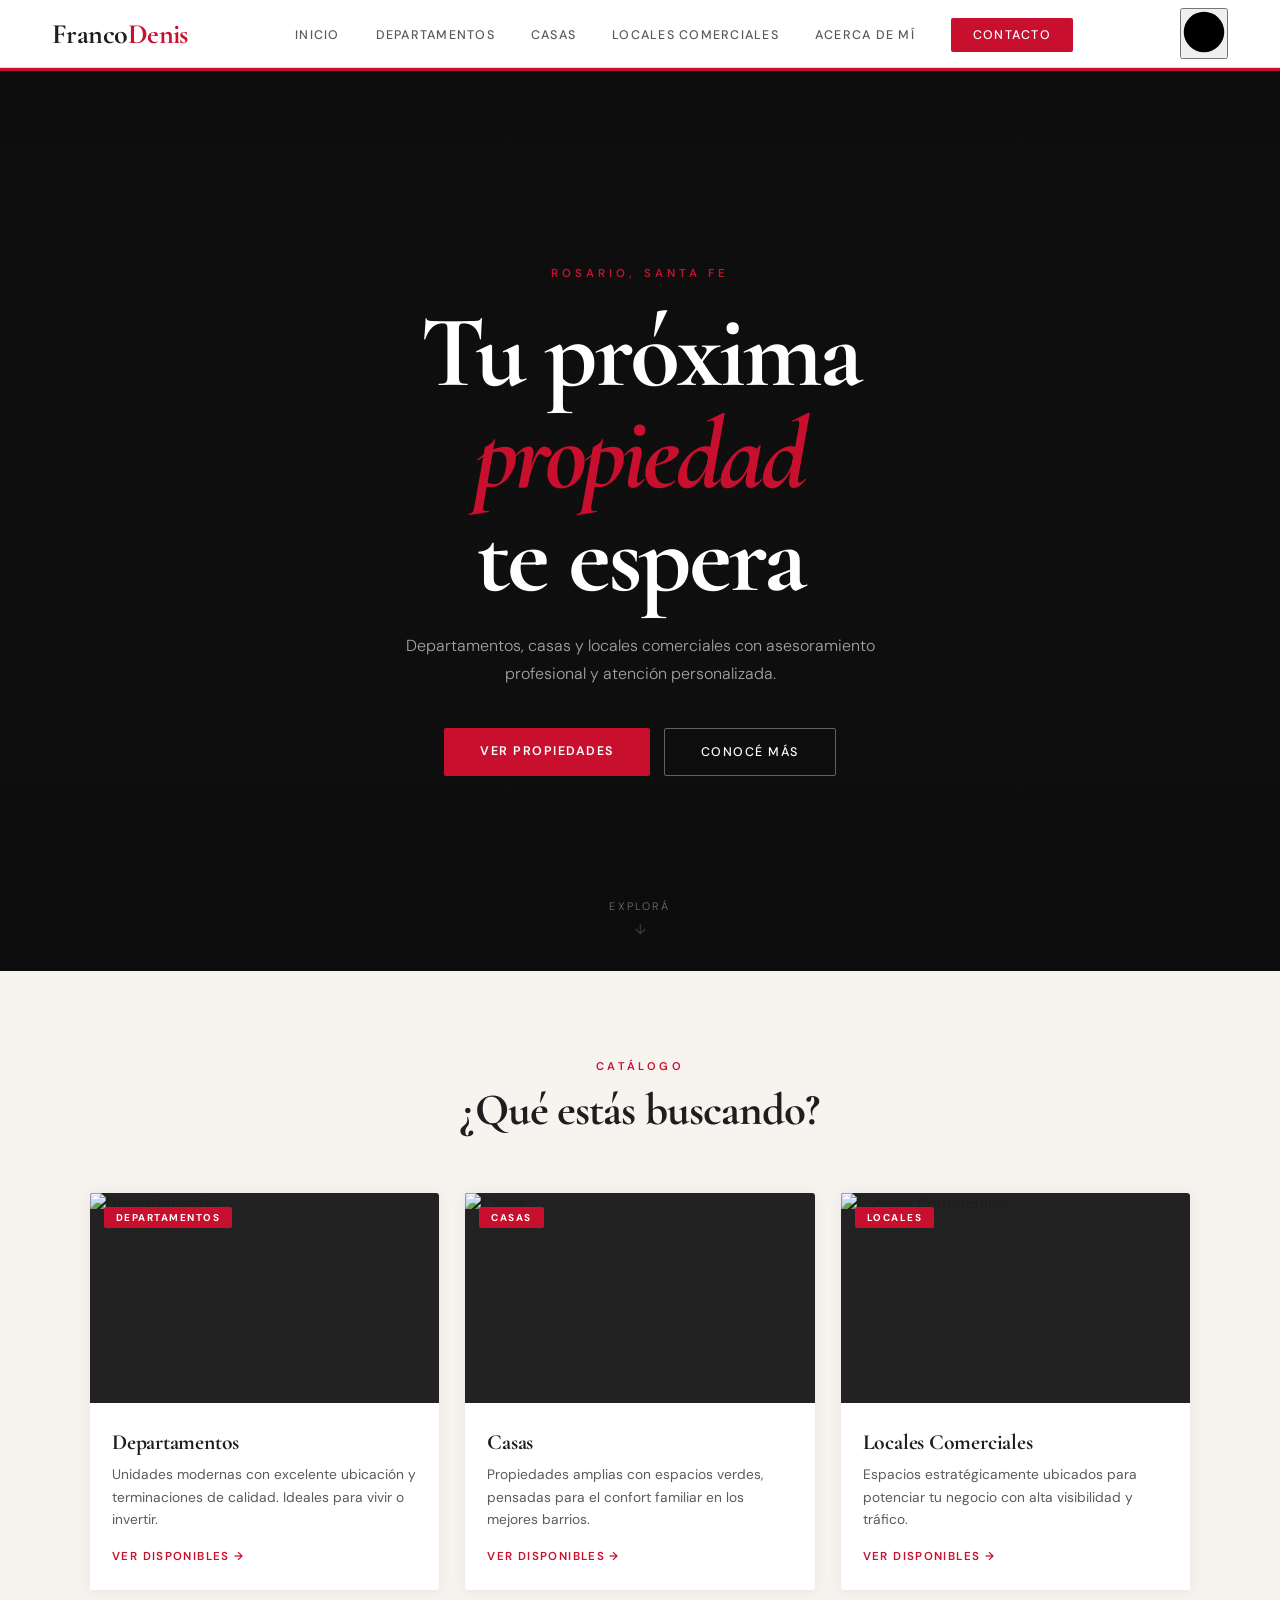
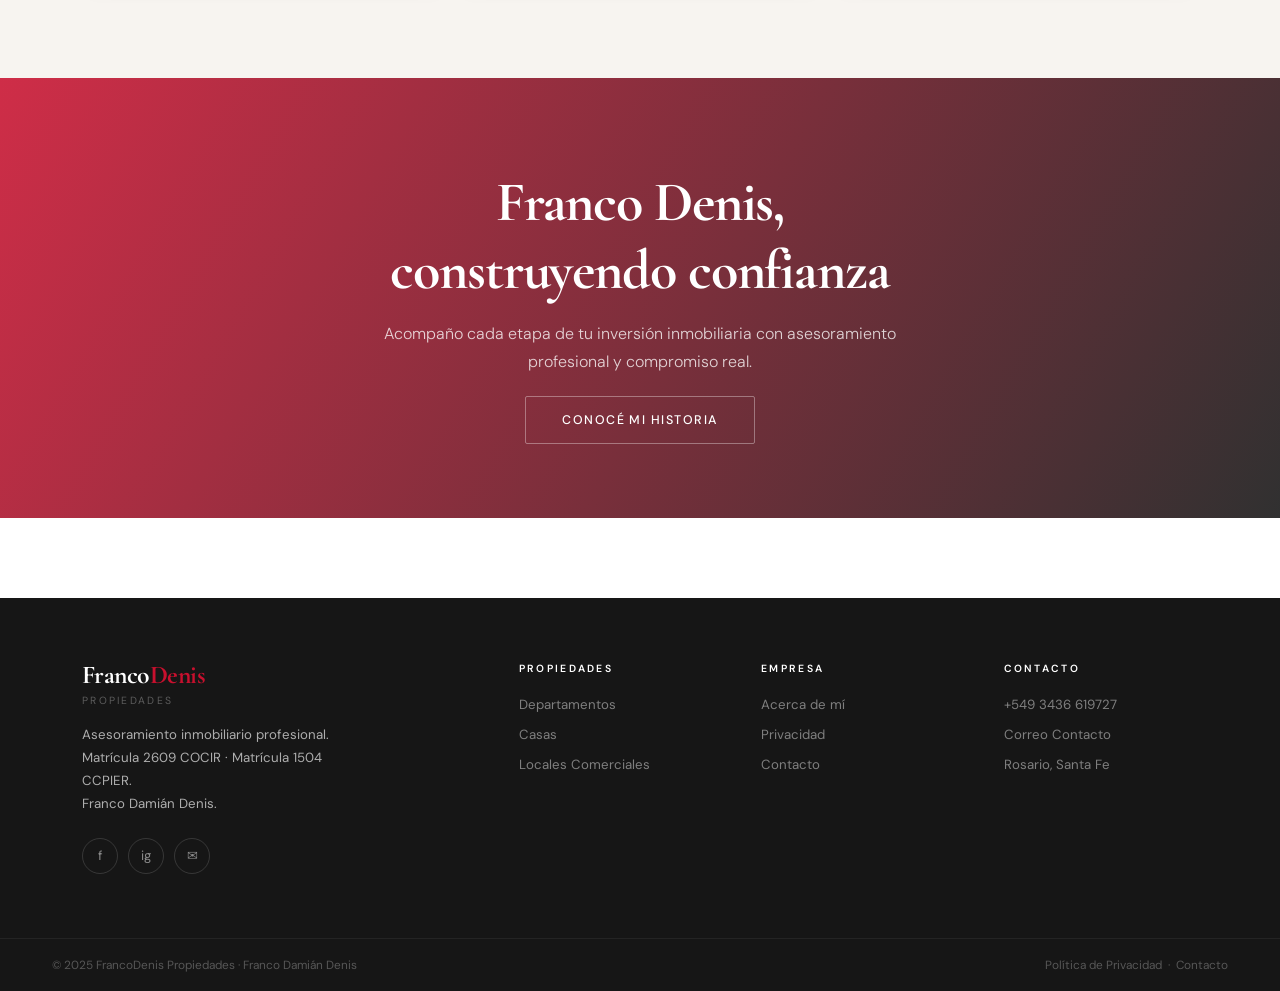
==== commit 5945de4a: "nav hidden" ====
--- a/index.html
+++ b/index.html
@@ -26,6 +26,21 @@
   <link rel="stylesheet" href="./global.css">
   <link rel="stylesheet" href="./index.css">
 </head>
+<script>
+  const toggle = document.getElementById('menuToggle');
+  const nav = document.querySelector('.nav');
+  toggle.addEventListener('click', () => {
+    const open = nav.classList.toggle('nav--open');
+    toggle.setAttribute('aria-expanded', open);
+  });
+  // cerrar al hacer click en un link
+  document.querySelectorAll('.nav__mobile a').forEach(link => {
+    link.addEventListener('click', () => {
+      nav.classList.remove('nav--open');
+      toggle.setAttribute('aria-expanded', false);
+    });
+  });
+</script>
 <body>
 
 <!-- NAV -->
@@ -60,19 +75,19 @@
       </g>
     </svg>
   </button>
-
-  <!-- MOBILE MENU OVERLAY -->
-  <div class="nav__splash"></div>
-  <ul class="nav__mobile" id="mobileMenu">
-    <li><a href="index.html">Inicio</a></li>
-    <li><a href="departamentos.html">Departamentos</a></li>
-    <li><a href="casas.html">Casas</a></li>
-    <li><a href="local-comercial.html">Locales Comerciales</a></li>
-    <li><a href="acerca-de-mi.html">Acerca de mí</a></li>
-    <li><a href="https://wa.me/5493436619727" target="_blank">Contacto</a></li>
-  </ul>
 </nav>
 <div class="red-bar"></div>
+
+<!-- MOBILE MENU OVERLAY -->
+<div class="nav__splash"></div>
+<ul class="nav__mobile" id="mobileMenu">
+  <li><a href="index.html">Inicio</a></li>
+  <li><a href="departamentos.html">Departamentos</a></li>
+  <li><a href="casas.html">Casas</a></li>
+  <li><a href="local-comercial.html">Locales Comerciales</a></li>
+  <li><a href="acerca-de-mi.html">Acerca de mí</a></li>
+  <li><a href="https://wa.me/5493436619727" target="_blank">Contacto</a></li>
+</ul>
 
 <!-- HERO -->
 <section class="hero">
@@ -203,14 +218,13 @@
 
 <script>
   const toggle = document.getElementById('menuToggle');
-  const nav = document.querySelector('.nav');
   toggle.addEventListener('click', () => {
-    const open = nav.classList.toggle('nav--open');
+    const open = document.body.classList.toggle('nav--open');
     toggle.setAttribute('aria-expanded', open);
   });
   document.querySelectorAll('.nav__mobile a').forEach(link => {
     link.addEventListener('click', () => {
-      nav.classList.remove('nav--open');
+      document.body.classList.remove('nav--open');
       toggle.setAttribute('aria-expanded', false);
     });
   });
--- a/global.css
+++ b/global.css
@@ -470,8 +470,9 @@
 .footer-bottom a:hover { color: var(--rojo); }
 
 /* ================================================
-   HAMBURGER MENU
-   ================================================ */
+   RESPONSIVE
+   ================================================ */
+@media (max-width: 960px) {/* HAMBURGER BUTTON */
 .nav__toggle {
   display: none;
   position: relative;
@@ -486,6 +487,7 @@
 .nav__toggle:hover,
 .nav__toggle:focus { background-color: rgba(0,0,0,0.08); }
 
+/* SVG ICON */
 .menuicon {
   display: block;
   color: var(--gris);
@@ -510,6 +512,7 @@
   stroke-dasharray: 144.51;
 }
 
+/* SPLASH BACKGROUND */
 .nav__splash {
   position: fixed;
   top: 34px;
@@ -535,6 +538,7 @@
   will-change: transform;
 }
 
+/* MOBILE MENU */
 .nav__mobile {
   position: fixed;
   inset: 0;
@@ -571,35 +575,36 @@
 }
 .nav__mobile a:hover { color: var(--rojo); }
 
-.nav--open .nav__splash::after { transform: scale(1); }
-.nav--open .menuicon {
+/* OPEN STATE */
+body.nav--open .nav__splash::after { transform: scale(1); }
+body.nav--open .menuicon {
   color: var(--blanco);
   transform: rotate(180deg);
 }
-.nav--open .menuicon__circle { stroke-dashoffset: 0; }
-.nav--open .menuicon__bar:nth-child(1),
-.nav--open .menuicon__bar:nth-child(4) { opacity: 0; }
-.nav--open .menuicon__bar:nth-child(2) { transform: rotate(45deg); }
-.nav--open .menuicon__bar:nth-child(3) { transform: rotate(-45deg); }
-.nav--open .nav__mobile {
+body.nav--open .menuicon__circle { stroke-dashoffset: 0; }
+body.nav--open .menuicon__bar:nth-child(1),
+body.nav--open .menuicon__bar:nth-child(4) { opacity: 0; }
+body.nav--open .menuicon__bar:nth-child(2) { transform: rotate(45deg); }
+body.nav--open .menuicon__bar:nth-child(3) { transform: rotate(-45deg); }
+body.nav--open .nav__mobile {
   visibility: visible;
   pointer-events: auto;
 }
-.nav--open .nav__mobile li {
+body.nav--open .nav__mobile li {
   opacity: 1;
   transform: translateY(0);
 }
 
-/* ================================================
-   RESPONSIVE
-   ================================================ */
 @media (max-width: 960px) {
   .nav__toggle { display: block; }
+}
   .nav { padding: 0 20px; }
   .nav-links { display: none; }
   .page-header { padding: 56px 20px 44px; }
   .listings { padding: 48px 20px; }
-  .property-entry { grid-template-columns: 1fr; }
+  .property-entry {
+    grid-template-columns: 1fr;
+  }
   .property-entry:nth-child(even) .property-carousel { order: 1; }
   .property-entry:nth-child(even) .property-info    { order: 2; }
   .property-carousel { min-height: 270px; }
@@ -610,3 +615,7 @@
     padding: 18px 20px; text-align: center;
   }
 }
+@media (min-width: 961px) {
+  .nav__mobile,
+  .nav__splash { display: none !important; }
+}
